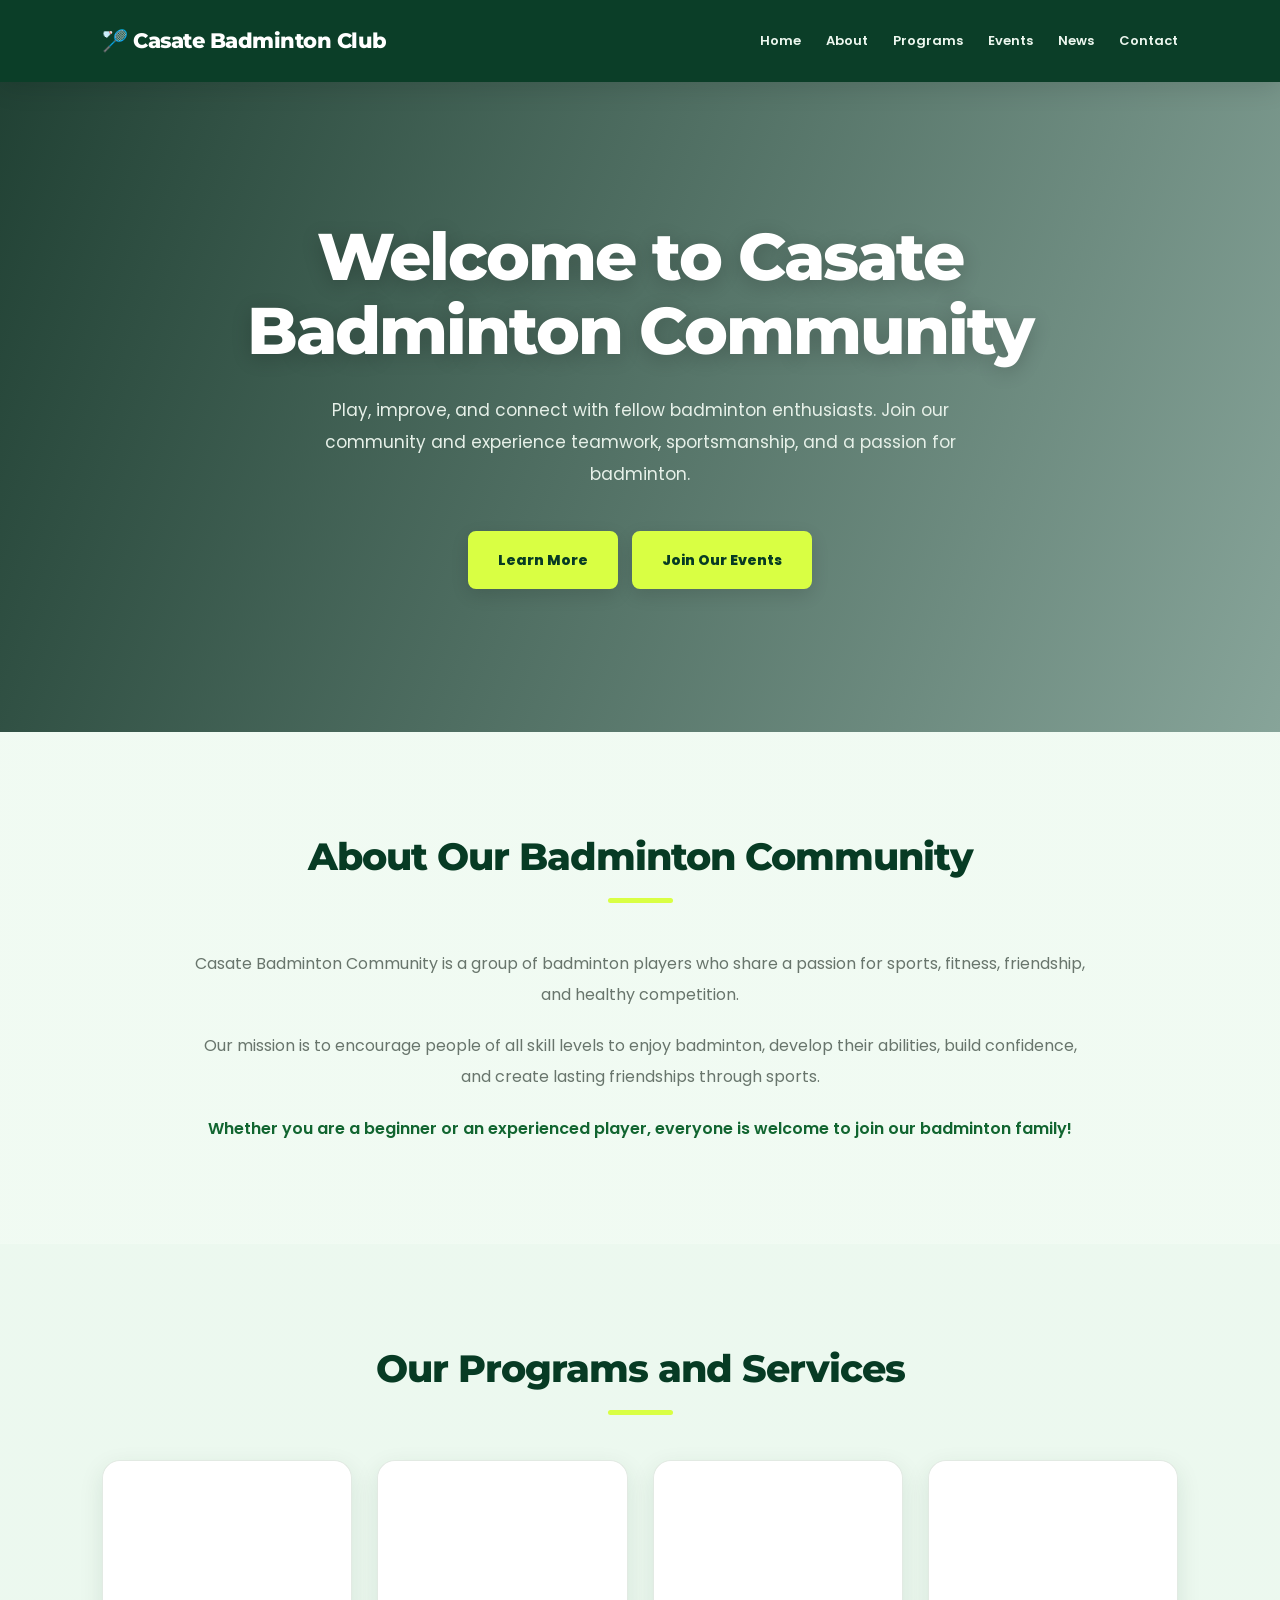
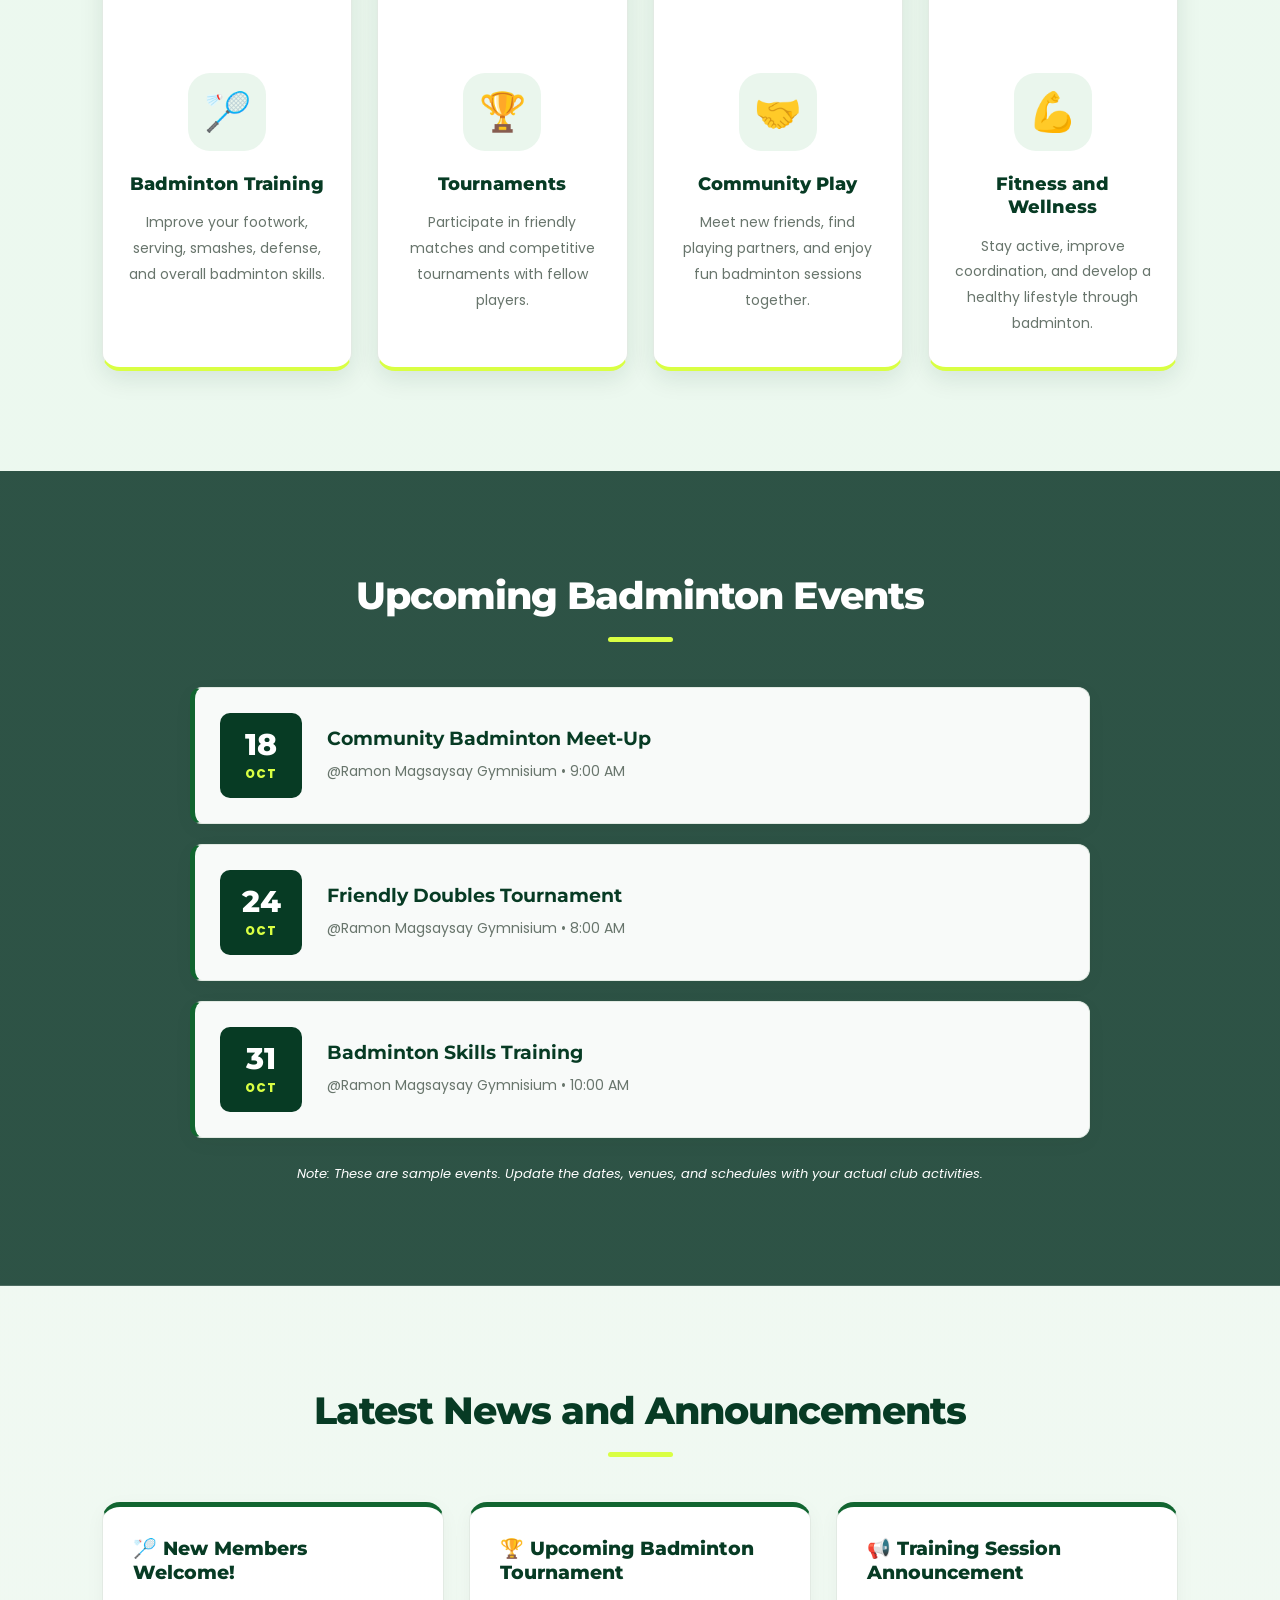
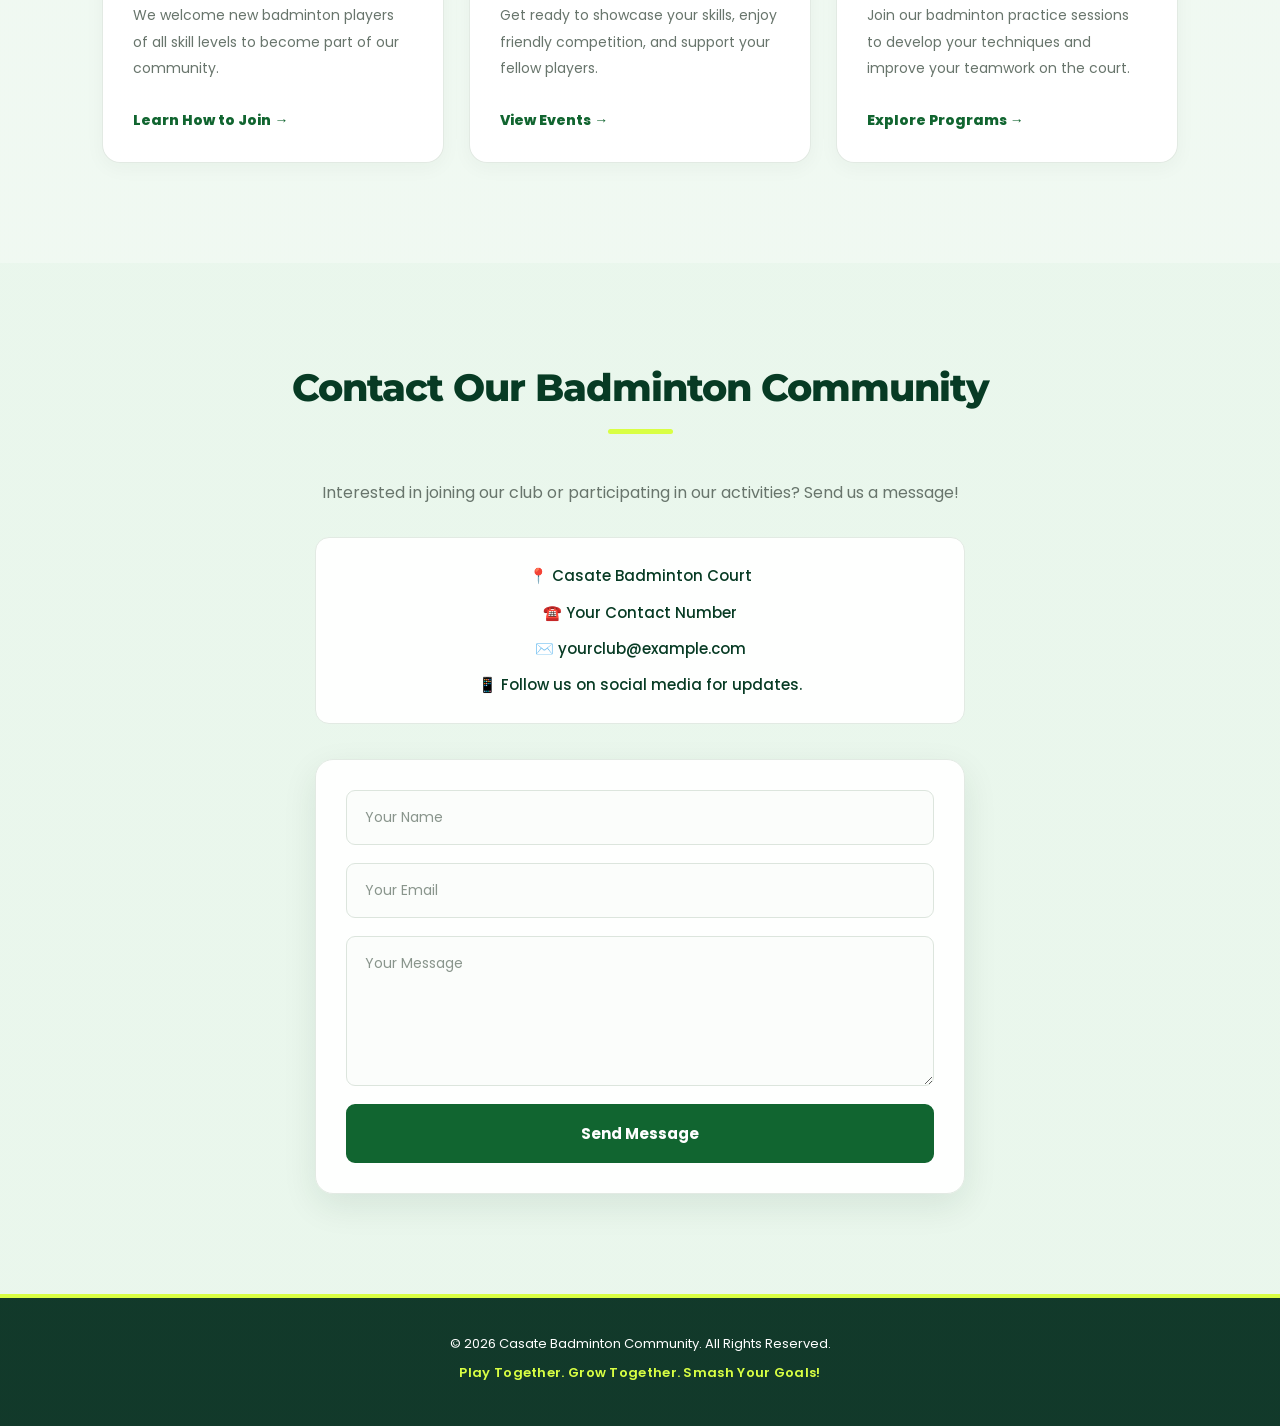
==== Community_Information.html @ 17716f6c "Add files via upload" ====
<!DOCTYPE html>
<html lang="en">
<head>
    <meta charset="UTF-8">
    <meta name="viewport" content="width=device-width, initial-scale=1.0">
    <title>Casate Badminton Community</title>
    <link rel="stylesheet" href="CI.css">
</head>

<body>

    <!-- Navigation -->
    <header>
        <div class="logo">🏸 Casate Badminton Club</div>

        <nav>
            <a href="#home">Home</a>
            <a href="#about">About</a>
            <a href="#services">Programs</a>
            <a href="#events">Events</a>
            <a href="#news">News</a>
            <a href="#contact">Contact</a>
        </nav>
    </header>

    <!-- Home -->
    <section id="home" class="hero">
        <div class="hero-content">
            <h1>Welcome to Casate Badminton Community</h1>

            <p>
                Play, improve, and connect with fellow badminton
                enthusiasts. Join our community and experience
                teamwork, sportsmanship, and a passion for badminton.
            </p>

            <a href="#about" class="button">Learn More</a>
            <a href="#events" class="button">Join Our Events</a>
        </div>
    </section>

    <!-- About -->
    <section id="about">
        <h2>About Our Badminton Community</h2>

        <p>
            Casate Badminton Community is a group of badminton
            players who share a passion for sports, fitness,
            friendship, and healthy competition.
        </p>

        <p>
            Our mission is to encourage people of all skill levels
            to enjoy badminton, develop their abilities, build
            confidence, and create lasting friendships through sports.
        </p>

        <p>
            Whether you are a beginner or an experienced player,
            everyone is welcome to join our badminton family!
        </p>
    </section>

    <!-- Programs and Services -->
    <section id="services" class="light-section">
        <h2>Our Programs and Services</h2>

        <div class="cards">

            <div class="card">
                <div class="icon">🏸</div>
                <h3>Badminton Training</h3>
                <p>
                    Improve your footwork, serving, smashes,
                    defense, and overall badminton skills.
                </p>
            </div>

            <div class="card">
                <div class="icon">🏆</div>
                <h3>Tournaments</h3>
                <p>
                    Participate in friendly matches and
                    competitive tournaments with fellow players.
                </p>
            </div>

            <div class="card">
                <div class="icon">🤝</div>
                <h3>Community Play</h3>
                <p>
                    Meet new friends, find playing partners,
                    and enjoy fun badminton sessions together.
                </p>
            </div>

            <div class="card">
                <div class="icon">💪</div>
                <h3>Fitness and Wellness</h3>
                <p>
                    Stay active, improve coordination, and
                    develop a healthy lifestyle through badminton.
                </p>
            </div>

        </div>
    </section>

    <!-- Events -->
    <section id="events">
        <h2>Upcoming Badminton Events</h2>

        <div class="event-list">

            <div class="event">
                <div class="date">
                    <strong>18</strong>
                    <span>OCT</span>
                </div>

                <div>
                    <h3>Community Badminton Meet-Up</h3>
                    <p>@Ramon Magsaysay Gymnisium • 9:00 AM</p>
                </div>
            </div>

            <div class="event">
                <div class="date">
                    <strong>24</strong>
                    <span>OCT</span>
                </div>

                <div>
                    <h3>Friendly Doubles Tournament</h3>
                    <p>@Ramon Magsaysay Gymnisium • 8:00 AM</p>
                </div>
            </div>

            <div class="event">
                <div class="date">
                    <strong>31</strong>
                    <span>OCT</span>
                </div>

                <div>
                    <h3>Badminton Skills Training</h3>
                    <p>@Ramon Magsaysay Gymnisium • 10:00 AM</p>
                </div>
            </div>

        </div>

        <p>
            <em>Note: These are sample events. Update the dates,
            venues, and schedules with your actual club activities.</em>
        </p>
    </section>

    <!-- News -->
    <section id="news" class="light-section">
        <h2>Latest News and Announcements</h2>

        <div class="news-container">

            <article class="news-card">
                <h3>🏸 New Members Welcome!</h3>
                <p>
                    We welcome new badminton players of all
                    skill levels to become part of our community.
                </p>
                <a href="#contact">Learn How to Join →</a>
            </article>

            <article class="news-card">
                <h3>🏆 Upcoming Badminton Tournament</h3>
                <p>
                    Get ready to showcase your skills,
                    enjoy friendly competition, and support
                    your fellow players.
                </p>
                <a href="#events">View Events →</a>
            </article>

            <article class="news-card">
                <h3>📢 Training Session Announcement</h3>
                <p>
                    Join our badminton practice sessions
                    to develop your techniques and improve
                    your teamwork on the court.
                </p>
                <a href="#services">Explore Programs →</a>
            </article>

        </div>
    </section>

    <!-- Contact -->
    <section id="contact">
        <h2>Contact Our Badminton Community</h2>

        <p>
            Interested in joining our club or participating
            in our activities? Send us a message!
        </p>

        <div class="contact-info">
            <p>📍 Casate Badminton Court</p>
            <p>☎️ Your Contact Number</p>
            <p>✉️ yourclub@example.com</p>
            <p>📱 Follow us on social media for updates.</p>
        </div>

        <form action="#" method="post">
            <input
                type="text"
                name="name"
                placeholder="Your Name"
                aria-label="Your Name"
                required
            >

            <input
                type="email"
                name="email"
                placeholder="Your Email"
                aria-label="Your Email"
                required
            >

            <textarea
                name="message"
                placeholder="Your Message"
                aria-label="Your Message"
                required
            ></textarea>

            <button type="submit">Send Message</button>
        </form>
    </section>

    <!-- Footer -->
    <footer>
        <p>
            © 2026 Casate Badminton Community.
            All Rights Reserved.
        </p>

        <p>
            Play Together. Grow Together. Smash Your Goals!
        </p>
    </footer>

</body>
</html>
---- CI.css ----
/* ==========================================
   CASATE BADMINTON COMMUNITY
   Modern Sports Website Design
========================================== */

/* 1. GLOBAL STYLES */

@import url('https://fonts.googleapis.com/css2?family=Montserrat:wght@400;500;600;700;800&family=Poppins:wght@400;500;600;700;800&display=swap');

:root {
    --primary: #116530;
    --primary-dark: #073b24;
    --primary-light: #eaf6ed;
    --accent: #d9ff43;
    --accent-hover: #c7ed28;
    --text: #202b24;
    --muted: #68756c;
    --white: #ffffff;
    --background: #f7faf7;
    --border: #e2eae3;
    --shadow: 0 12px 35px rgba(7, 59, 36, 0.09);
    --radius: 18px;
}

* {
    margin: 0;
    padding: 0;
    box-sizing: border-box;
}

html {
    scroll-behavior: smooth;
    scroll-padding-top: 95px;
}

body {
    font-family: 'Poppins', Arial, sans-serif;
    color: var(--text);
    background: var(--white);
    line-height: 1.75;
    overflow-x: hidden;
}

section {
    padding: 100px 8%;
}

h1,
h2,
h3 {
    font-family: 'Montserrat', Arial, sans-serif;
    line-height: 1.3;
}

h2 {
    text-align: center;
    color: var(--primary-dark);
    font-size: clamp(28px, 3vw, 40px);
    font-weight: 800;
    margin-bottom: 45px;
    letter-spacing: -1px;
}

h2::after {
    content: "";
    display: block;
    width: 65px;
    height: 5px;
    margin: 16px auto 0;
    background: var(--accent);
    border-radius: 10px;
}

p {
    margin-bottom: 14px;
}

a {
    transition: all 0.3s ease;
}

::selection {
    background: var(--accent);
    color: var(--primary-dark);
}

/* ==========================================
   2. NAVIGATION
========================================== */

header {
    width: 100%;
    min-height: 82px;
    padding: 18px 8%;
    display: flex;
    align-items: center;
    justify-content: space-between;
    gap: 25px;

    background: rgba(7, 59, 36, 0.98);
    color: var(--white);

    position: sticky;
    top: 0;
    z-index: 1000;

    box-shadow: 0 5px 25px rgba(0, 0, 0, 0.12);
}

.logo {
    font-family: 'Montserrat', Arial, sans-serif;
    font-size: 21px;
    font-weight: 800;
    letter-spacing: -0.5px;
    white-space: nowrap;
}

nav {
    display: flex;
    align-items: center;
    justify-content: center;
    flex-wrap: wrap;
    gap: 25px;
}

nav a {
    color: #edf7ef;
    text-decoration: none;
    font-size: 13px;
    font-weight: 600;
    position: relative;
}

nav a::after {
    content: "";
    position: absolute;
    left: 0;
    bottom: -7px;
    width: 0;
    height: 2px;
    background: var(--accent);
    transition: width 0.3s ease;
}

nav a:hover {
    color: var(--accent);
}

nav a:hover::after {
    width: 100%;
}

/* ==========================================
   3. HERO / HOME SECTION
========================================== */

.hero {
    min-height: 650px;
    padding: 110px 8%;
    display: flex;
    align-items: center;
    justify-content: center;
    text-align: center;

    position: relative;
    isolation: isolate;

    background:
        linear-gradient(
            135deg,
            rgba(4, 40, 23, 0.88),
            rgba(17, 101, 48, 0.65)
        ),
        url("https://images.unsplash.com/photo-1626224583764-f87db24ac4ea")
        center / cover no-repeat;
}

.hero-content {
    max-width: 900px;
    color: var(--white);
}

.hero h1 {
    font-size: clamp(38px, 5.5vw, 66px);
    font-weight: 800;
    line-height: 1.13;
    letter-spacing: -2px;
    margin-bottom: 25px;
    text-shadow: 0 4px 20px rgba(0, 0, 0, 0.2);
}

.hero p {
    max-width: 720px;
    margin: 0 auto 35px;
    color: #e6f0e8;
    font-size: 17px;
    line-height: 1.9;
}

/* ==========================================
   4. BUTTONS
========================================== */

.button {
    display: inline-block;
    padding: 15px 28px;
    margin: 5px;

    background: var(--accent);
    color: var(--primary-dark);

    border: 2px solid var(--accent);
    border-radius: 8px;

    text-decoration: none;
    font-size: 14px;
    font-weight: 800;
    box-shadow: 0 6px 18px rgba(0, 0, 0, 0.12);

    transition: all 0.3s ease;
}

.button:hover {
    background: transparent;
    color: var(--white);
    border-color: var(--white);
    transform: translateY(-4px);
    box-shadow: 0 10px 25px rgba(0, 0, 0, 0.15);
}

/* ==========================================
   5. ABOUT SECTION
========================================== */

#about {
    max-width: 1250px;
    margin: auto;
    text-align: center;
}

#about p {
    max-width: 900px;
    margin: 0 auto 20px;
    color: var(--muted);
    font-size: 16px;
    line-height: 1.95;
}

#about p:last-child {
    margin-bottom: 0;
    color: var(--primary);
    font-weight: 600;
}

/* ==========================================
   6. LIGHT SECTIONS
========================================== */

.light-section {
    background: var(--background);
}

/* ==========================================
   7. PROGRAMS AND SERVICES CARDS
========================================== */

.cards {
    display: grid;
    grid-template-columns: repeat(4, minmax(0, 1fr));
    gap: 25px;
}

.card {
    padding: 35px 24px;
    background: var(--white);
    text-align: center;

    border: 1px solid var(--border);
    border-radius: var(--radius);
    border-bottom: 4px solid var(--accent);

    box-shadow: 0 5px 20px rgba(7, 59, 36, 0.04);

    transition: transform 0.35s ease,
                box-shadow 0.35s ease,
                border-color 0.35s ease;
}

.card:hover {
    transform: translateY(-10px);
    box-shadow: var(--shadow);
    border-bottom-color: var(--primary);
}

.icon {
    width: 78px;
    height: 78px;
    margin: 0 auto 22px;

    display: flex;
    align-items: center;
    justify-content: center;

    background: var(--primary-light);
    border-radius: 22px;
    font-size: 38px;

    transition: transform 0.3s ease,
                background 0.3s ease;
}

.card:hover .icon {
    background: #efffc1;
    transform: scale(1.08) rotate(-3deg);
}

.card h3 {
    color: var(--primary-dark);
    font-size: 18px;
    font-weight: 800;
    margin-bottom: 14px;
}

.card p {
    color: var(--muted);
    font-size: 14px;
    line-height: 1.85;
    margin-bottom: 0;
}

/* ==========================================
   8. EVENTS SECTION
========================================== */

.event-list {
    max-width: 900px;
    margin: auto;
}

.event {
    display: flex;
    align-items: center;
    gap: 25px;

    padding: 25px;
    margin-bottom: 20px;

    background: var(--white);
    border: 1px solid var(--border);
    border-left: 5px solid var(--primary);
    border-radius: 12px;

    box-shadow: 0 5px 20px rgba(7, 59, 36, 0.04);

    transition: transform 0.3s ease,
                box-shadow 0.3s ease;
}

.event:hover {
    transform: translateX(7px);
    box-shadow: var(--shadow);
}

.event h3 {
    color: var(--primary-dark);
    font-size: 19px;
    font-weight: 700;
    margin-bottom: 7px;
}

.event p {
    color: var(--muted);
    font-size: 14px;
    margin-bottom: 0;
}

/* Event Date */

.date {
    min-width: 82px;
    padding: 14px 10px;

    display: flex;
    flex-direction: column;
    align-items: center;
    justify-content: center;

    background: var(--primary-dark);
    color: var(--white);
    border-radius: 10px;
    text-align: center;
}

.date strong {
    display: block;
    font-family: 'Montserrat', Arial, sans-serif;
    font-size: 30px;
    line-height: 1.2;
    font-weight: 800;
}

.date span {
    color: var(--accent);
    font-size: 12px;
    font-weight: 800;
    letter-spacing: 1px;
}

/* Sample Event Note */

#events > p {
    max-width: 900px;
    margin: 25px auto 0;
    text-align: center;
    color: var(--muted);
    font-size: 13px;
}

/* ==========================================
   9. NEWS AND ANNOUNCEMENTS
========================================== */

.news-container {
    display: grid;
    grid-template-columns: repeat(3, minmax(0, 1fr));
    gap: 25px;
}

.news-card {
    padding: 30px;
    background: var(--white);

    border: 1px solid var(--border);
    border-radius: var(--radius);
    border-top: 5px solid var(--primary);

    box-shadow: 0 5px 20px rgba(7, 59, 36, 0.04);

    display: flex;
    flex-direction: column;
    align-items: flex-start;

    transition: transform 0.35s ease,
                box-shadow 0.35s ease;
}

.news-card:hover {
    transform: translateY(-8px);
    box-shadow: var(--shadow);
}

.news-card h3 {
    color: var(--primary-dark);
    font-size: 19px;
    font-weight: 800;
    margin-bottom: 16px;
}

.news-card p {
    color: var(--muted);
    font-size: 14px;
    line-height: 1.9;
    margin-bottom: 18px;
}

.news-card a {
    margin-top: auto;
    padding-top: 8px;
    color: var(--primary);
    text-decoration: none;
    font-size: 14px;
    font-weight: 800;
}

.news-card a:hover {
    color: #8b6500;
    transform: translateX(4px);
}

/* ==========================================
   10. CONTACT SECTION
========================================== */

#contact {
    background: var(--white);
    text-align: center;
}

#contact > p {
    max-width: 650px;
    margin: 0 auto 30px;
    color: var(--muted);
}

/* Contact Details */

.contact-info {
    max-width: 650px;
    margin: 0 auto 35px;
    padding: 25px;

    background: var(--background);
    border: 1px solid var(--border);
    border-radius: 14px;
}

.contact-info p {
    margin-bottom: 10px;
    color: var(--primary-dark);
    font-size: 15px;
    font-weight: 500;
}

.contact-info p:last-child {
    margin-bottom: 0;
}

/* Contact Form */

form {
    max-width: 650px;
    margin: auto;
    padding: 30px;

    display: flex;
    flex-direction: column;
    gap: 18px;

    background: var(--white);
    border: 1px solid var(--border);
    border-radius: var(--radius);
    box-shadow: var(--shadow);
}

input,
textarea {
    width: 100%;
    padding: 16px 18px;

    background: #fbfdfb;
    color: var(--text);

    border: 1px solid #dce5dd;
    border-radius: 9px;

    font-family: 'Poppins', Arial, sans-serif;
    font-size: 14px;

    outline: none;
    transition: border-color 0.3s ease,
                box-shadow 0.3s ease,
                background 0.3s ease;
}

input::placeholder,
textarea::placeholder {
    color: #89958c;
}

input:focus,
textarea:focus {
    background: var(--white);
    border-color: var(--primary);
    box-shadow: 0 0 0 4px rgba(17, 101, 48, 0.08);
}

textarea {
    min-height: 150px;
    resize: vertical;
}

/* Send Message Button */

button {
    width: 100%;
    padding: 16px;

    background: var(--primary);
    color: var(--white);

    border: 2px solid var(--primary);
    border-radius: 9px;

    font-family: 'Poppins', Arial, sans-serif;
    font-size: 15px;
    font-weight: 700;

    cursor: pointer;
    transition: all 0.3s ease;
}

button:hover {
    background: var(--primary-dark);
    border-color: var(--primary-dark);
    transform: translateY(-2px);
}

/* ==========================================
   11. FOOTER
========================================== */

footer {
    padding: 35px 8%;
    background: var(--primary-dark);
    color: var(--white);
    text-align: center;
    border-top: 4px solid var(--accent);
}

footer p {
    margin-bottom: 6px;
    font-size: 13px;
}

footer p:last-child {
    color: var(--accent);
    font-weight: 600;
    letter-spacing: 0.3px;
}

/* ==========================================
   12. TABLET RESPONSIVE DESIGN
========================================== */

@media (max-width: 1100px) {
    header {
        padding: 18px 5%;
    }

    nav {
        gap: 16px;
    }

    .cards {
        grid-template-columns: repeat(2, minmax(0, 1fr));
    }

    .news-container {
        grid-template-columns: repeat(2, minmax(0, 1fr));
    }

    section {
        padding: 80px 6%;
    }
}

/* ==========================================
   13. MOBILE RESPONSIVE DESIGN
========================================== */

@media (max-width: 650px) {
    html {
        scroll-padding-top: 145px;
    }

    section {
        padding: 60px 6%;
    }

    header {
        padding: 16px 5%;
        gap: 14px;
    }

    .logo {
        font-size: 19px;
        text-align: center;
        white-space: normal;
    }

    nav {
        gap: 10px 16px;
    }

    nav a {
        font-size: 12px;
    }

    .hero {
        min-height: 540px;
        padding: 70px 6%;
    }

    .hero h1 {
        font-size: clamp(34px, 9vw, 45px);
        letter-spacing: -1px;
    }

    .hero p {
        font-size: 15px;
        line-height: 1.9;
    }

    .button {
        padding: 12px 18px;
        font-size: 13px;
    }

    h2 {
        font-size: 28px;
        margin-bottom: 32px;
    }

    #about p {
        font-size: 15px;
    }

    .cards,
    .news-container {
        grid-template-columns: 1fr;
        gap: 20px;
    }

    .card {
        padding: 30px 24px;
    }

    .event {
        align-items: center;
        gap: 15px;
        padding: 17px;
    }

    .date {
        min-width: 65px;
        padding: 11px 8px;
    }

    .date strong {
        font-size: 25px;
    }

    .event h3 {
        font-size: 16px;
    }

    .event p {
        font-size: 12px;
    }

    .news-card {
        padding: 25px;
    }

    form {
        padding: 20px;
    }

    input,
    textarea {
        padding: 14px;
        font-size: 14px;
    }

    .contact-info {
        padding: 20px 12px;
    }

    .contact-info p {
        font-size: 13px;
        overflow-wrap: anywhere;
    }

    footer {
        padding: 28px 6%;
    }
}

/* ==========================================
   14. SMALL PHONE SCREENS
========================================== */

@media (max-width: 380px) {
    .logo {
        font-size: 17px;
    }

    nav {
        gap: 9px 12px;
    }

    nav a {
        font-size: 11px;
    }

    .hero h1 {
        font-size: 31px;
    }

    .button {
        padding: 11px 14px;
    }

    .event {
        gap: 10px;
        padding: 13px;
    }

    .date {
        min-width: 55px;
    }

    .event h3 {
        font-size: 14px;
    }
}

/* ==========================================
   15. ACCESSIBILITY
========================================== */

a:focus-visible,
button:focus-visible,
input:focus-visible,
textarea:focus-visible {
    outline: 3px solid #a5d6a7;
    outline-offset: 3px;
}

/* Respect reduced-motion preferences */

@media (prefers-reduced-motion: reduce) {
    *,
    *::before,
    *::after {
        scroll-behavior: auto !important;
        transition-duration: 0.01ms !important;
        animation-duration: 0.01ms !important;
    }
}


/* ==========================================
   CASATE BADMINTON COMMUNITY
   BADMINTON PHOTOS + SECTION BACKGROUNDS
========================================== */

/* GENERAL SECTION BACKGROUNDS */

section {
    position: relative;
    background-size: cover;
    background-position: center;
    background-repeat: no-repeat;
}

/* HOME: Full-width badminton court background */
#home.hero {
    background-image:
        linear-gradient(
            110deg,
            rgba(2, 39, 24, 0.88),
            rgba(4, 65, 42, 0.48)
        ),
        url("https://images.unsplash.com/photo-1626224583764-f87db24ac4ea?auto=format&fit=crop&w=1920&q=90");
    background-size: cover;
    background-position: center;
    background-repeat: no-repeat;
}

/* ABOUT: Badminton player and court */
#about {
    max-width: none;
    background-image:
        linear-gradient(
            rgba(239, 250, 241, 0.91),
            rgba(239, 250, 241, 0.91)
        ),
        url("https://www.lboro.ac.uk/media/media/sport/images/sports/badminton/perf-card.jpg");
    background-size: cover;
    background-position: center;
}

/* ==========================================
   PROGRAMS: BADMINTON PHOTO CARDS
========================================== */

#services {
    background-image:
        linear-gradient(
            rgba(235, 248, 238, 0.94),
            rgba(235, 248, 238, 0.94)
        ),
        url("https://images.unsplash.com/photo-1552674605-db6ffd4facb5?auto=format&fit=crop&w=1600&q=85");
    background-size: cover;
    background-position: center;
}

.cards {
    align-items: stretch;
}

.card {
    padding: 0 24px 30px;
    overflow: hidden;
    background: #ffffff;
    border-radius: 18px;
    box-shadow: 0 8px 25px rgba(7, 59, 36, 0.10);
}

/* Photo area at the top of each program card */
.card::before {
    content: "";
    display: block;
    height: 190px;
    margin: 0 -24px 22px;
    background-size: cover;
    background-position: center;
    background-repeat: no-repeat;
    border-radius: 17px 17px 0 0;
}

/* Program 1: Badminton Training */
.card:nth-child(1)::before {
    background-image:
        url("https://images.unsplash.com/photo-1626224583764-f87db24ac4ea?auto=format&fit=crop&w=800&q=90");
    background-position: center;
}

/* Program 2: Tournaments */
.card:nth-child(2)::before {
    background-image:
        url("https://www.lboro.ac.uk/media/media/sport/images/sports/badminton/perf-card.jpg");
    background-position: center;
}

/* Program 3: Community Play */
.card:nth-child(3)::before {
    background-image:
        url("https://images.unsplash.com/photo-1599058917212-d750089bc07e?auto=format&fit=crop&w=800&q=90");
    background-position: center;
}

/* Program 4: Fitness and Wellness */
.card:nth-child(4)::before {
    background-image:
        url("https://images.unsplash.com/photo-1518611012118-696072aa579a?auto=format&fit=crop&w=800&q=90");
    background-position: center;
}

/* Existing icons */
.card .icon {
    margin-top: 0;
}

/* Program card hover effect */
.card:hover {
    transform: translateY(-8px);
    box-shadow: 0 15px 35px rgba(7, 59, 36, 0.16);
}

/* ==========================================
   EVENTS: BADMINTON COURT BACKGROUND
========================================== */

#events {
    background-image:
        linear-gradient(
            rgba(3, 48, 32, 0.83),
            rgba(3, 48, 32, 0.83)
        ),
        url("https://images.unsplash.com/photo-1626224583764-f87db24ac4ea?auto=format&fit=crop&w=1600&q=90");
    background-size: cover;
    background-position: center;
    color: #ffffff;
}

#events h2,
#events > p {
    color: #ffffff;
}

#events .event {
    background: rgba(255, 255, 255, 0.97);
    color: #202b24;
}

/* ==========================================
   NEWS: SPORTS PHOTO BACKGROUND
========================================== */

#news.light-section {
    background-image:
        linear-gradient(
            rgba(239, 249, 241, 0.94),
            rgba(239, 249, 241, 0.94)
        ),
        url("https://images.unsplash.com/photo-1552674605-db6ffd4facb5?auto=format&fit=crop&w=1600&q=85");
    background-size: cover;
    background-position: center;
}

#news .news-card {
    background: rgba(255, 255, 255, 0.97);
    overflow: hidden;
}

/* ==========================================
   CONTACT: BADMINTON COURT BACKGROUND
========================================== */

#contact {
    background-image:
        linear-gradient(
            rgba(232, 246, 235, 0.93),
            rgba(232, 246, 235, 0.93)
        ),
        url("https://images.unsplash.com/photo-1622279457486-62dcc4a431d6?auto=format&fit=crop&w=1600&q=85");
    background-size: cover;
    background-position: center;
}

#contact .contact-info,
#contact form {
    background: rgba(255, 255, 255, 0.97);
}

/* ==========================================
   FOOTER: DARK SPORTS THEME
========================================== */

footer {
    background:
        linear-gradient(
            rgba(3, 45, 29, 0.94),
            rgba(3, 45, 29, 0.94)
        ),
        url("https://images.unsplash.com/photo-1626224583764-f87db24ac4ea?auto=format&fit=crop&w=1600&q=85")
        center / cover no-repeat;
    border-top: 4px solid #d9ff43;
}

/* ==========================================
   RESPONSIVE PHOTOS
========================================== */

@media (max-width: 650px) {
    #about,
    #services,
    #events,
    #news,
    #contact,
    footer {
        background-attachment: scroll;
    }

    .card::before {
        height: 200px;
    }
}
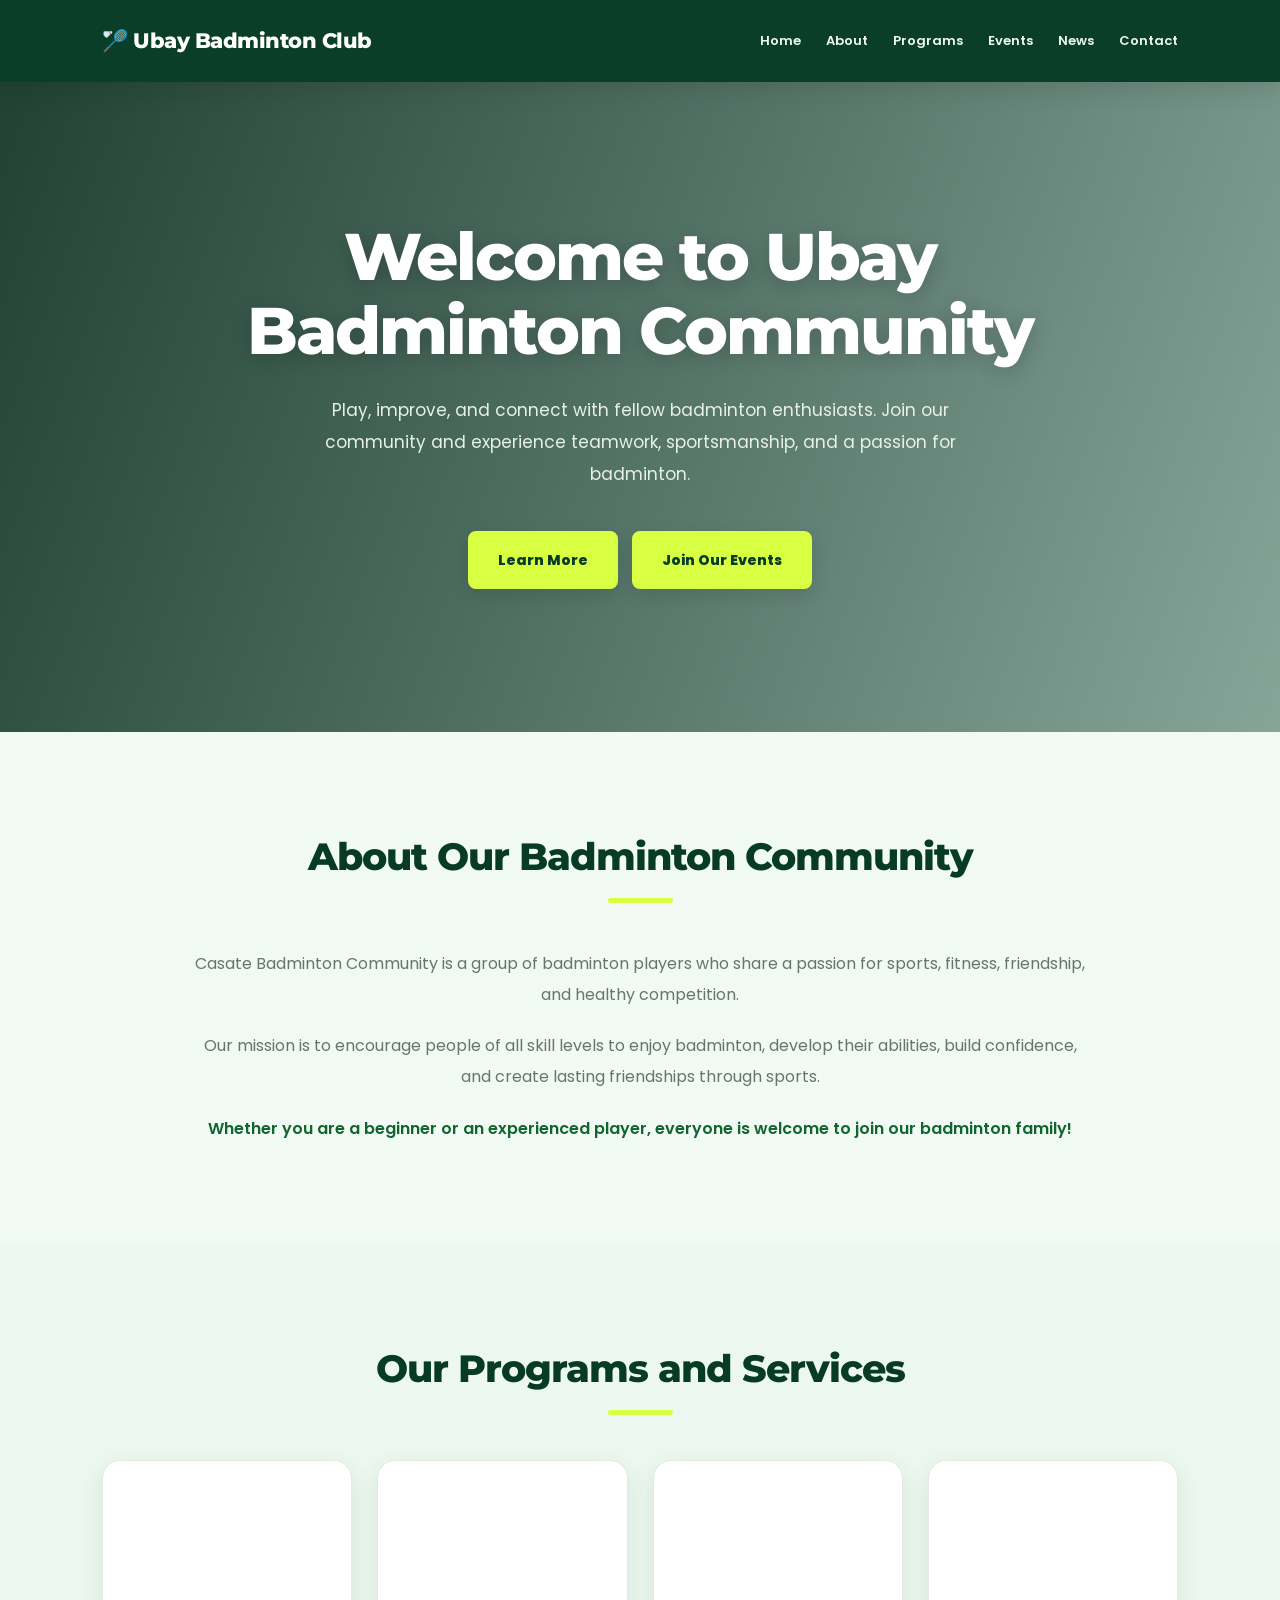
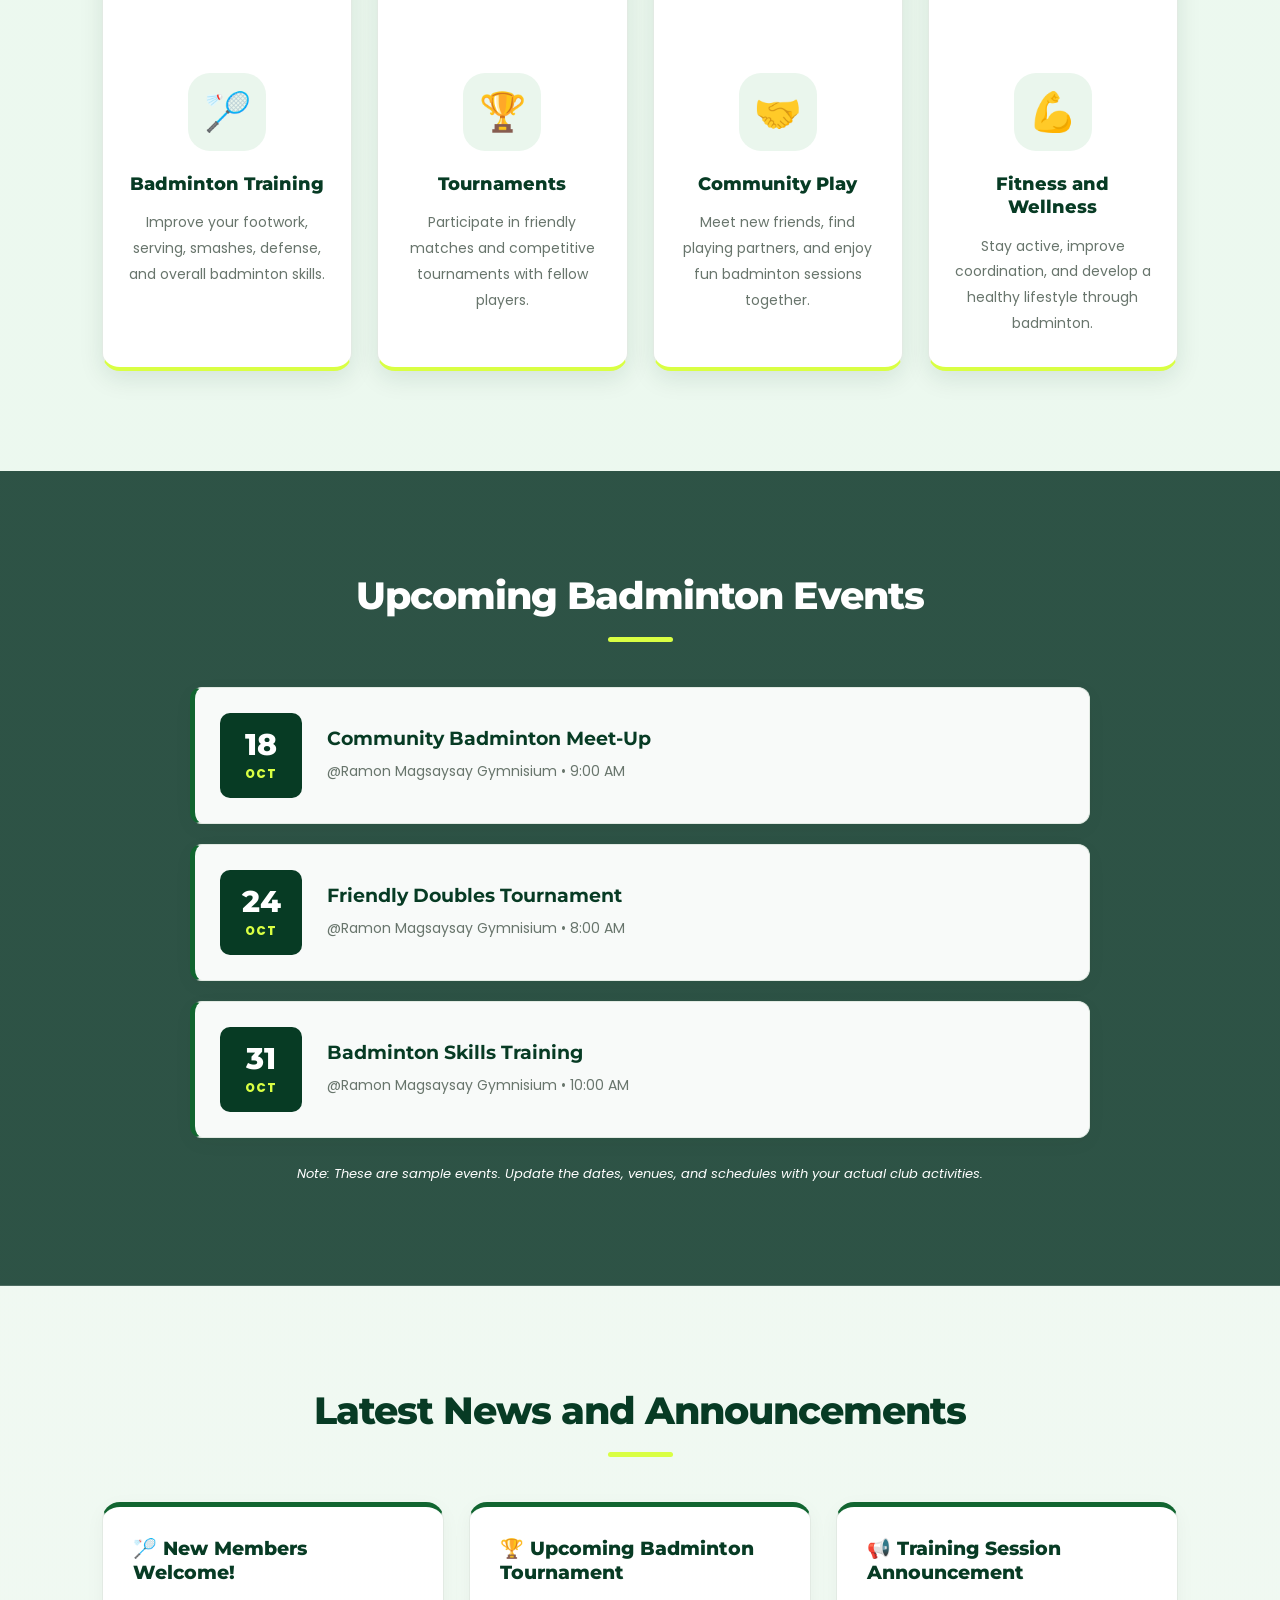
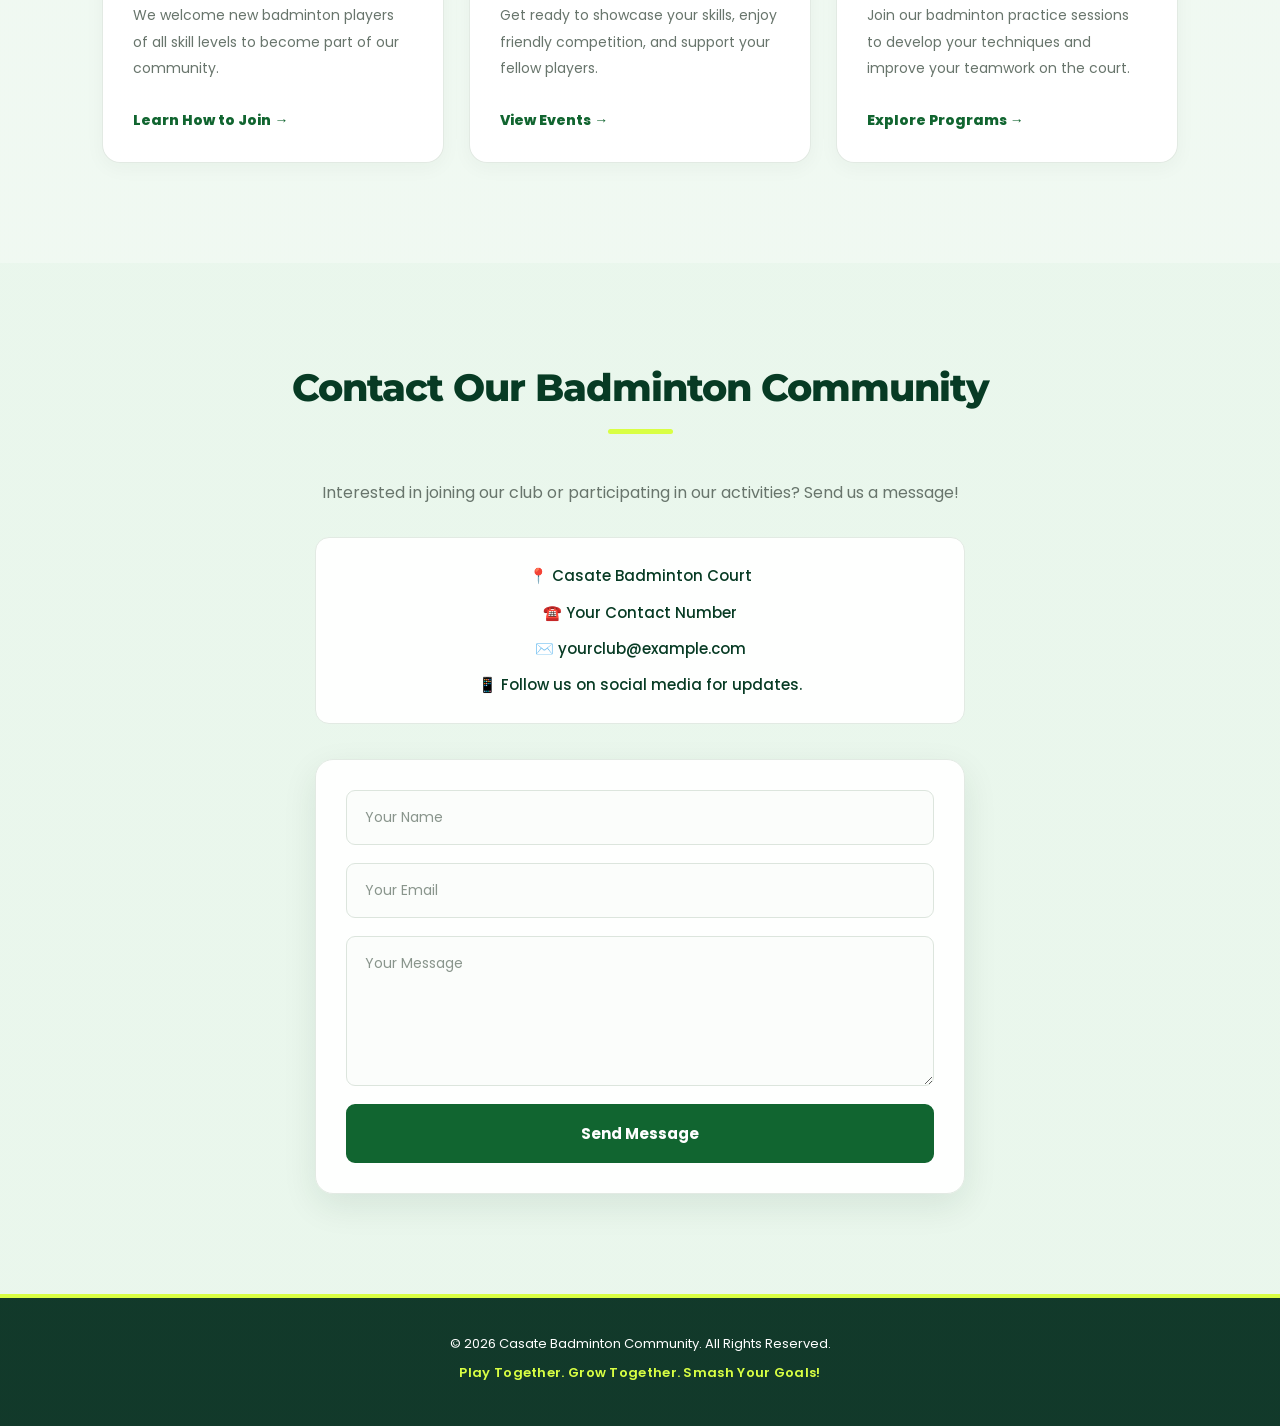
==== commit 652f93d5: "Update Community_Information.html" ====
--- a/Community_Information.html
+++ b/Community_Information.html
@@ -12,7 +12,7 @@
 
     <!-- Navigation -->
     <header>
-        <div class="logo">🏸 Casate Badminton Club</div>
+        <div class="logo">🏸 Ubay Badminton Club</div>
 
         <nav>
             <a href="#home">Home</a>
@@ -27,7 +27,7 @@
     <!-- Home -->
     <section id="home" class="hero">
         <div class="hero-content">
-            <h1>Welcome to Casate Badminton Community</h1>
+            <h1>Welcome to Ubay Badminton Community</h1>
 
             <p>
                 Play, improve, and connect with fellow badminton
--- a/CI.css
+++ b/CI.css
@@ -928,7 +928,7 @@
 /* Program 3: Community Play */
 .card:nth-child(3)::before {
     background-image:
-        url("https://images.unsplash.com/photo-1599058917212-d750089bc07e?auto=format&fit=crop&w=800&q=90");
+        url("https://badmintonhouse.ca/cdn/shop/articles/where-to-play-badminton-truro-banner_dbb670fd-7a66-4d7c-ba70-4a4caaaf3de5.jpg?v=1789264592&width=1000");
     background-position: center;
 }
 
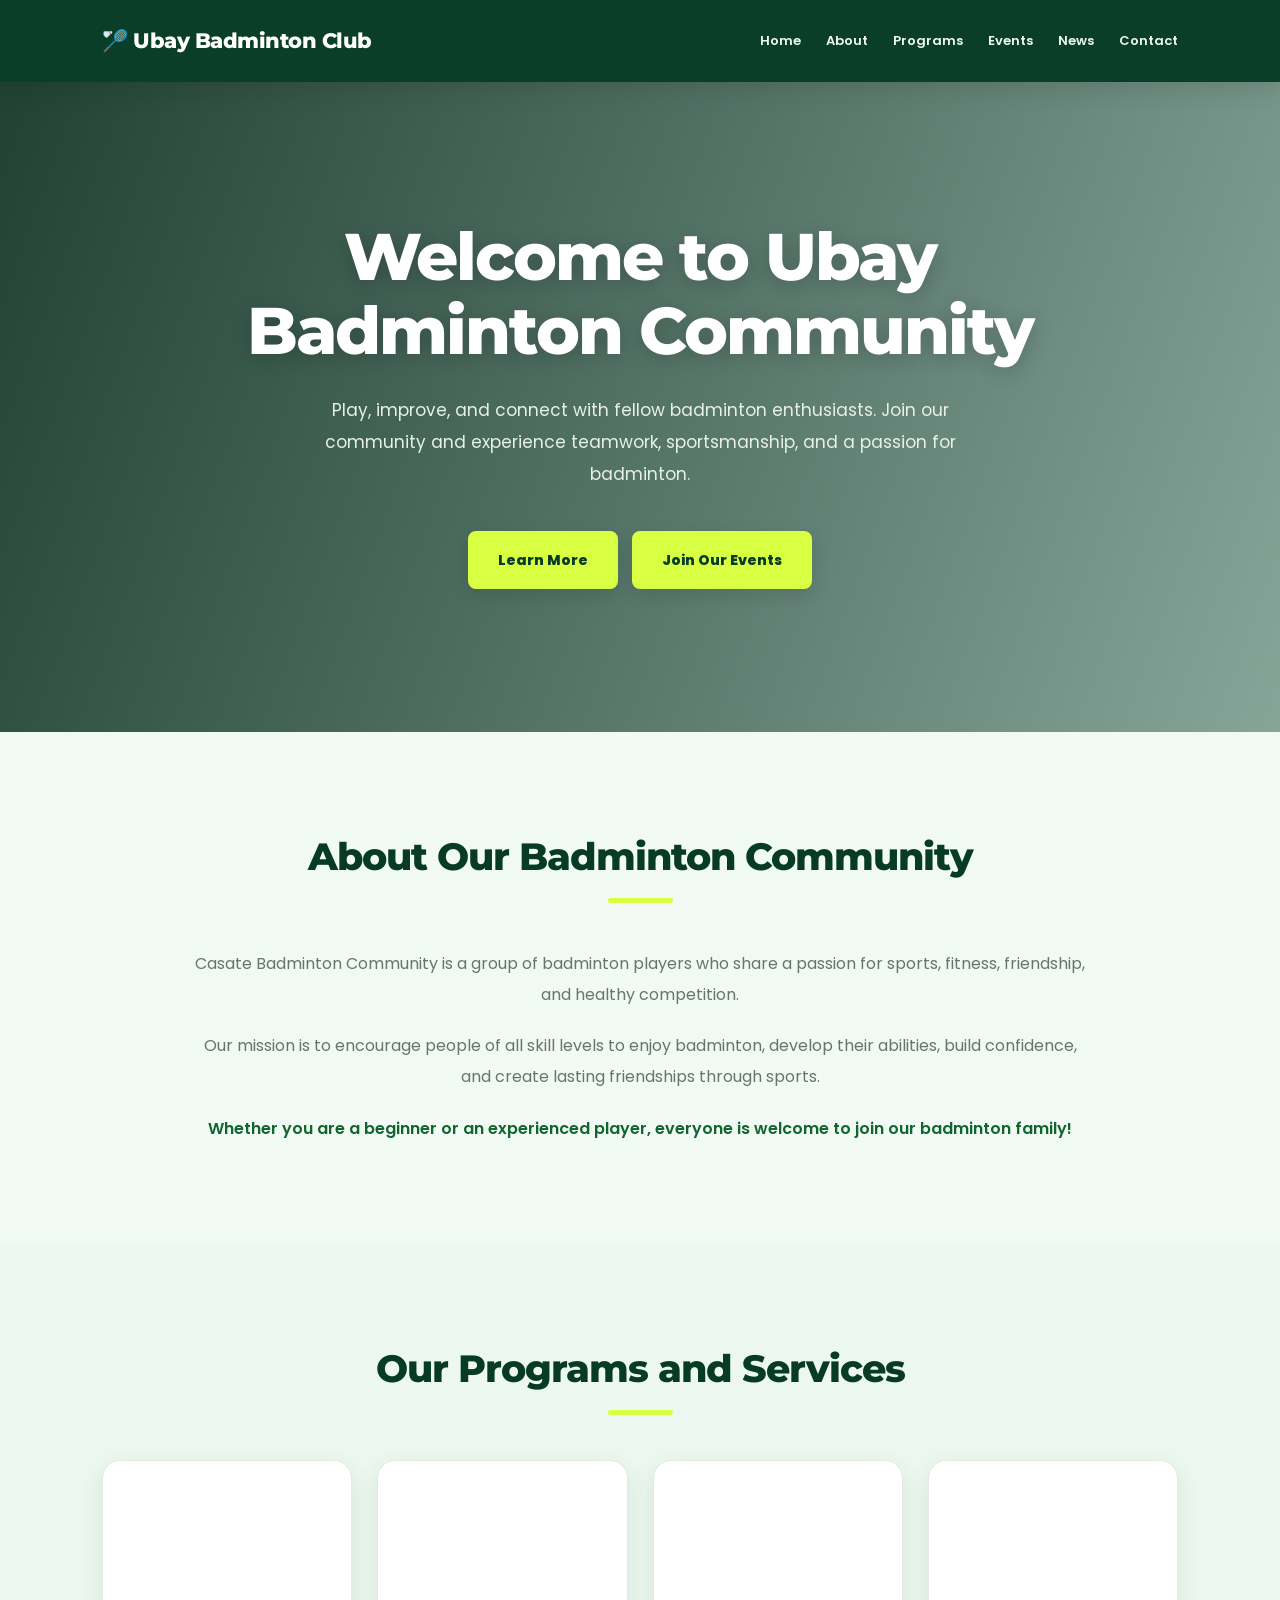
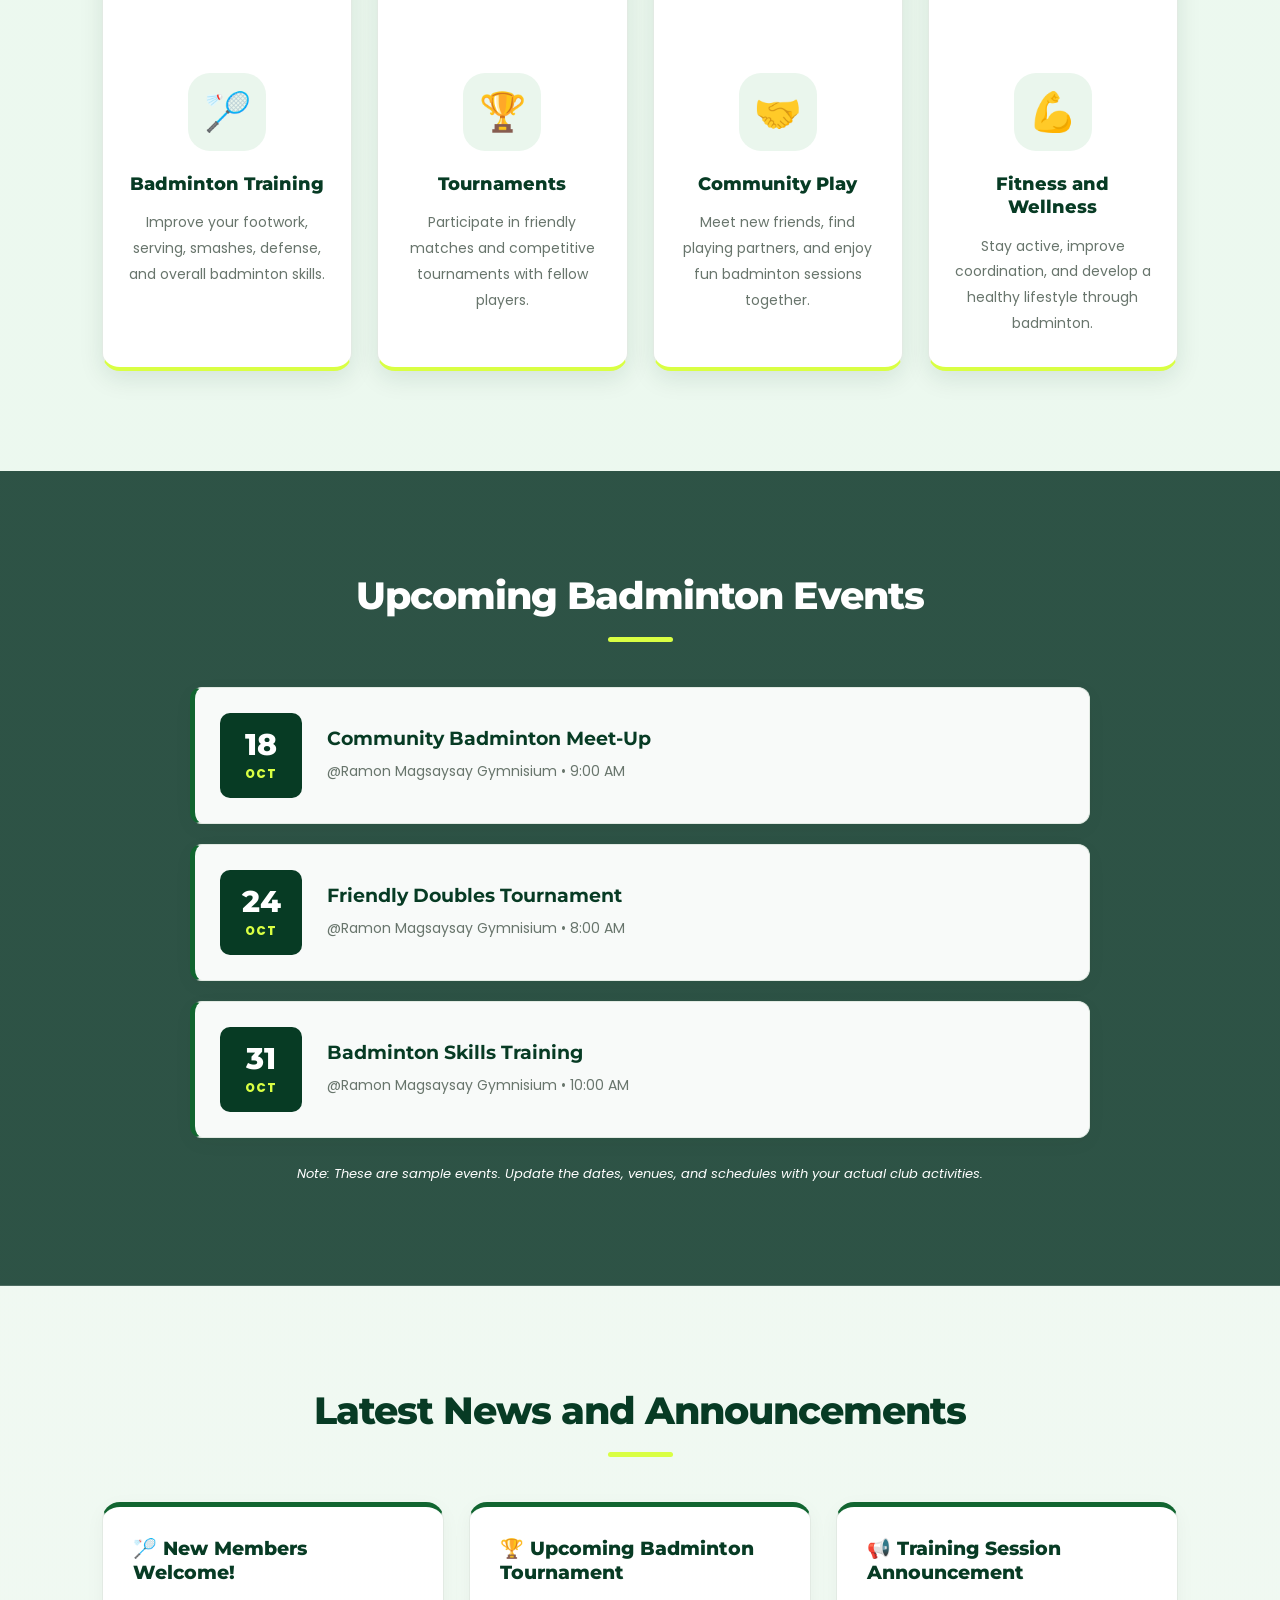
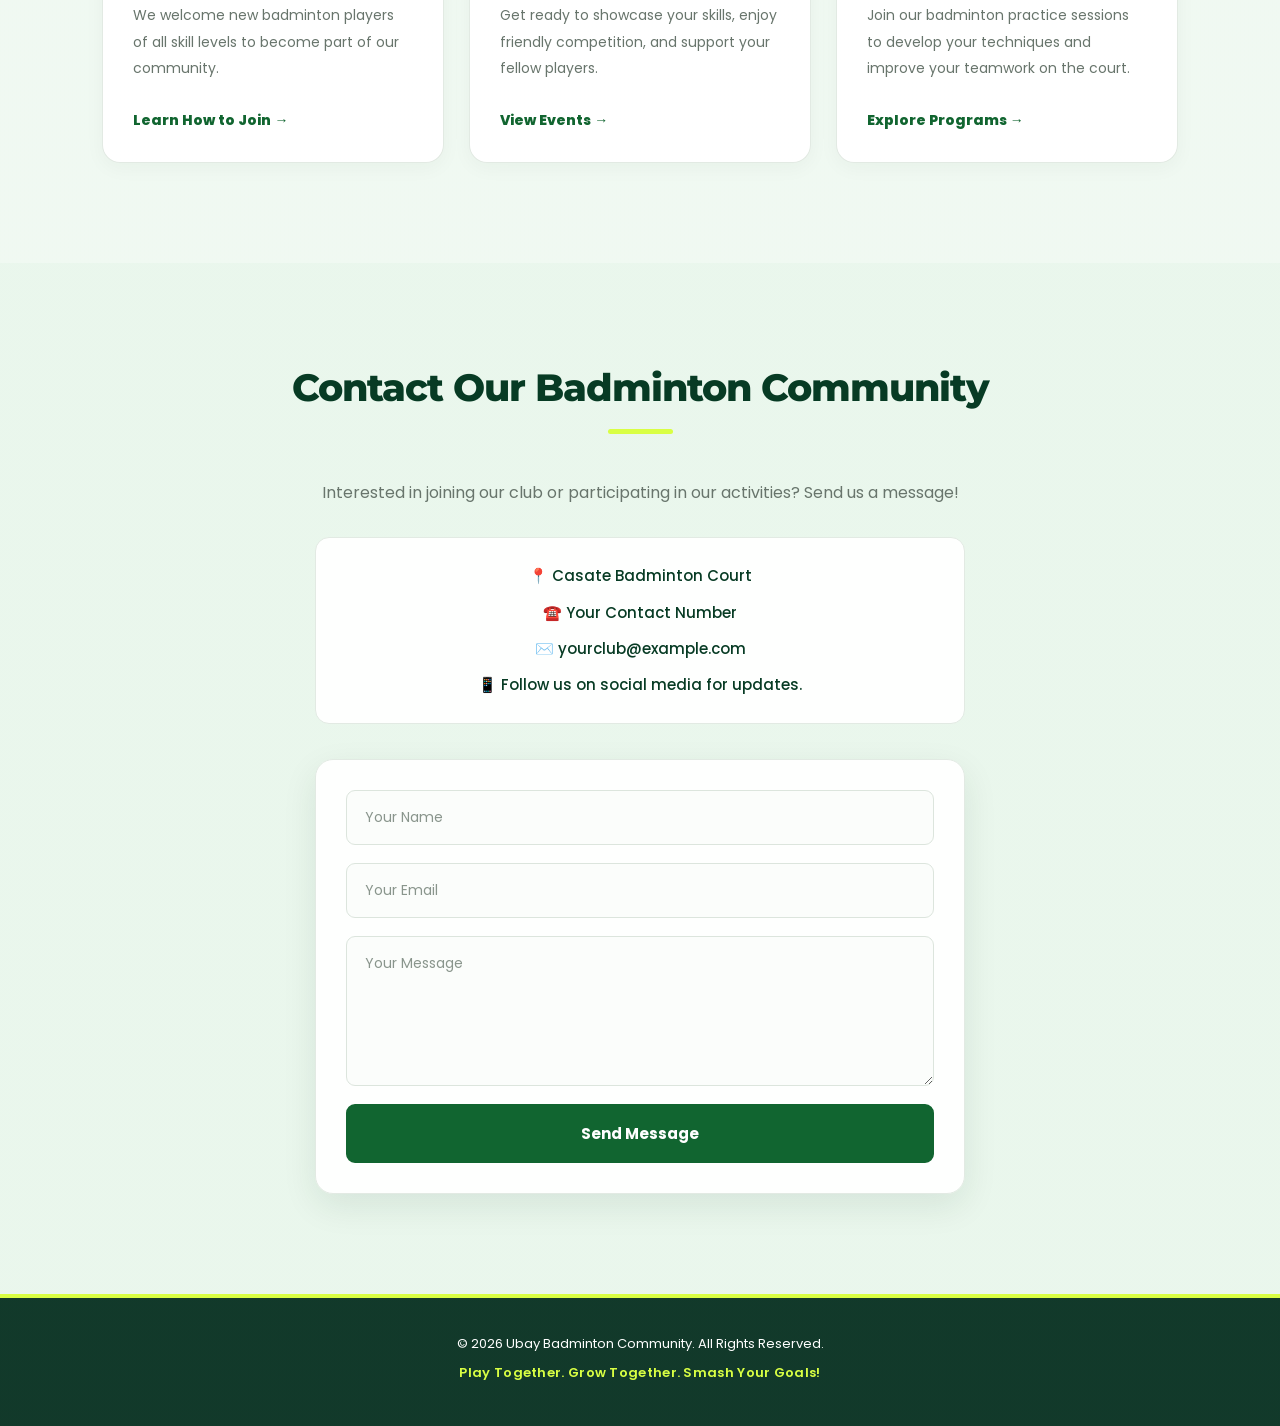
==== commit 4d9b6f6c: "Update Community_Information.html" ====
--- a/Community_Information.html
+++ b/Community_Information.html
@@ -4,7 +4,7 @@
 <head>
     <meta charset="UTF-8">
     <meta name="viewport" content="width=device-width, initial-scale=1.0">
-    <title>Casate Badminton Community</title>
+    <title>Ubay Badminton Community</title>
     <link rel="stylesheet" href="CI.css">
 </head>
 
@@ -242,7 +242,7 @@
     <!-- Footer -->
     <footer>
         <p>
-            © 2026 Casate Badminton Community.
+            © 2026 Ubay Badminton Community.
             All Rights Reserved.
         </p>
 
--- a/CI.css
+++ b/CI.css
@@ -1,10 +1,4 @@
 
-/* ==========================================
-   CASATE BADMINTON COMMUNITY
-   Modern Sports Website Design
-========================================== */
-
-/* 1. GLOBAL STYLES */
 
 @import url('https://fonts.googleapis.com/css2?family=Montserrat:wght@400;500;600;700;800&family=Poppins:wght@400;500;600;700;800&display=swap');
 
@@ -914,7 +908,7 @@
 /* Program 1: Badminton Training */
 .card:nth-child(1)::before {
     background-image:
-        url("https://images.unsplash.com/photo-1626224583764-f87db24ac4ea?auto=format&fit=crop&w=800&q=90");
+        url("https://images.openai.com/static-rsc-4/4o8UPd-OWujOY4ECyLYobKMgiGlrbfBdejPx2o0r-oiEd63I91ga0XrLvLSwG4529FOc75EsUG9jAPI2b7Ct5v5OMvyYGe1hyNsO-RkadIFLPNeBRLB5CYFX_ETsucA5fyiJ151XKHorbx_M2aSaP8SOiFSLhck2o0D4gjci8ixDG8HFQOfuh23UWwVHO2Y2?purpose=fullsize");
     background-position: center;
 }
 
